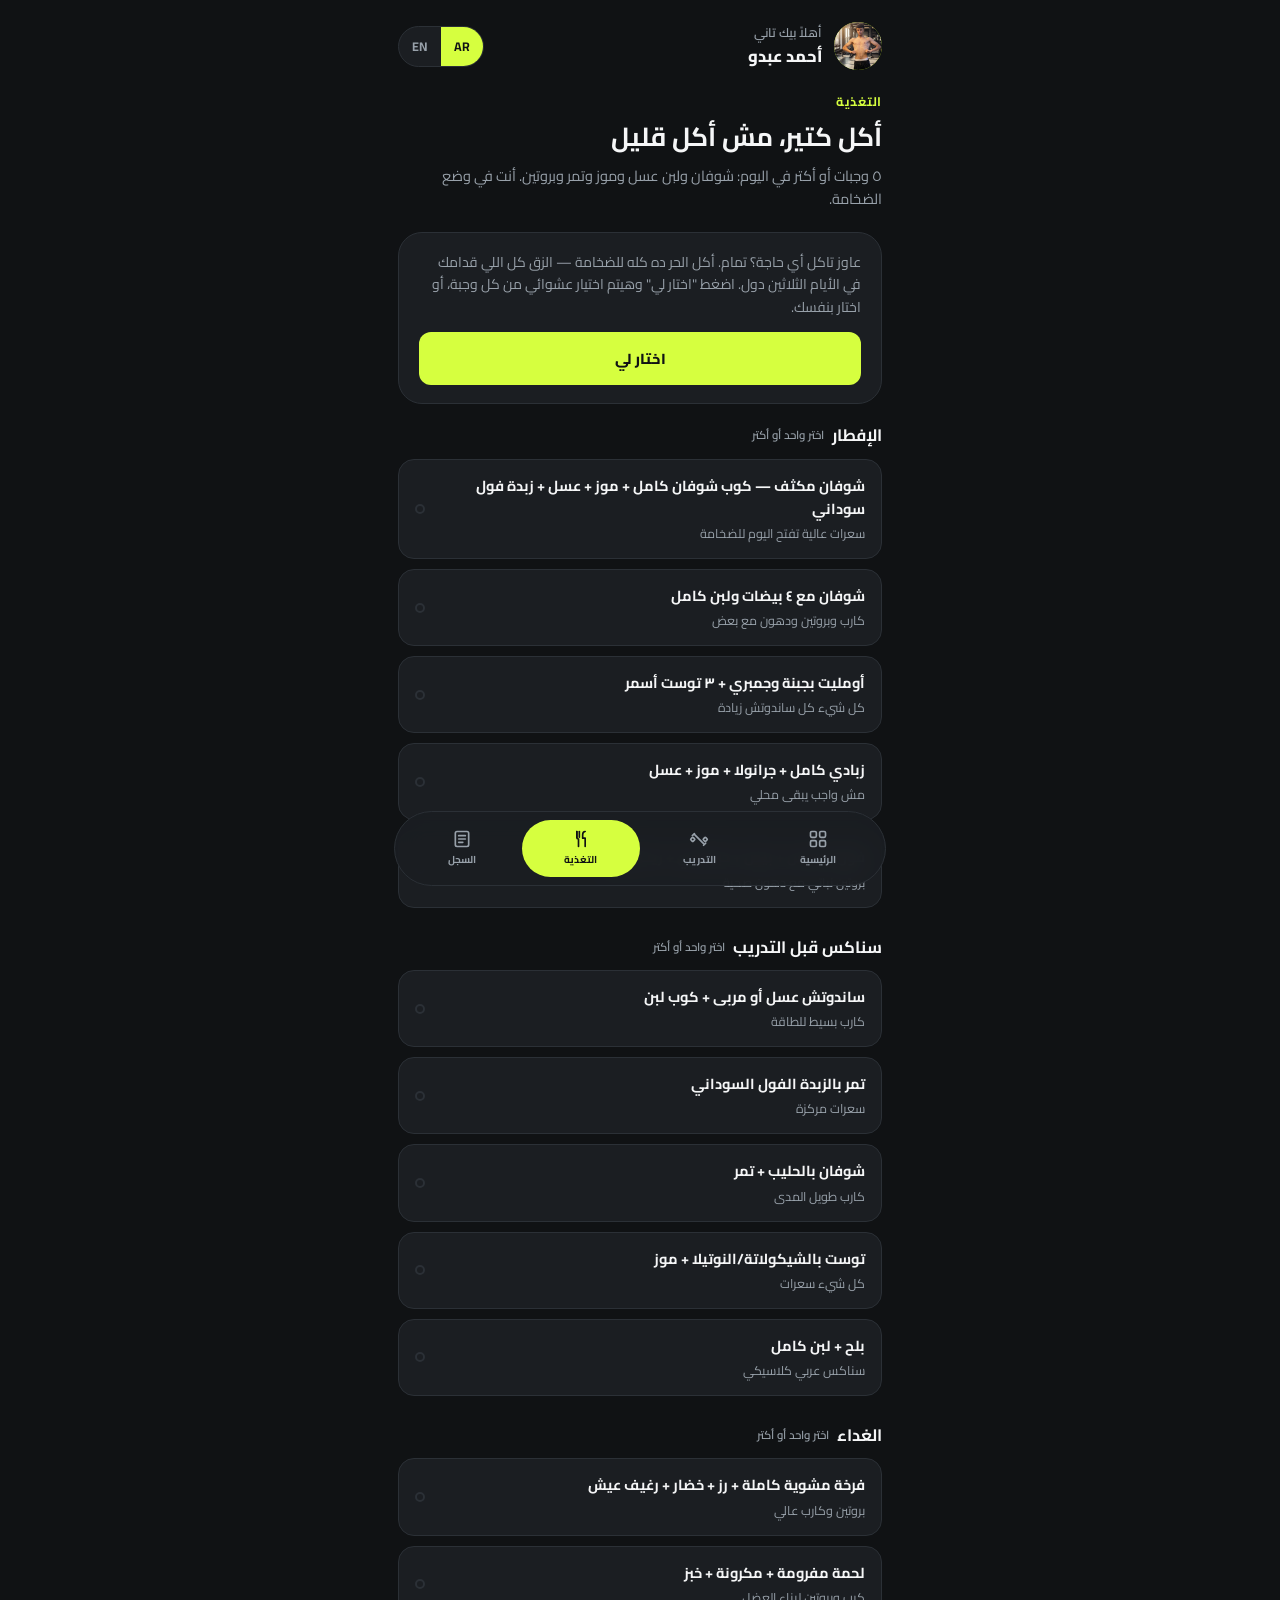
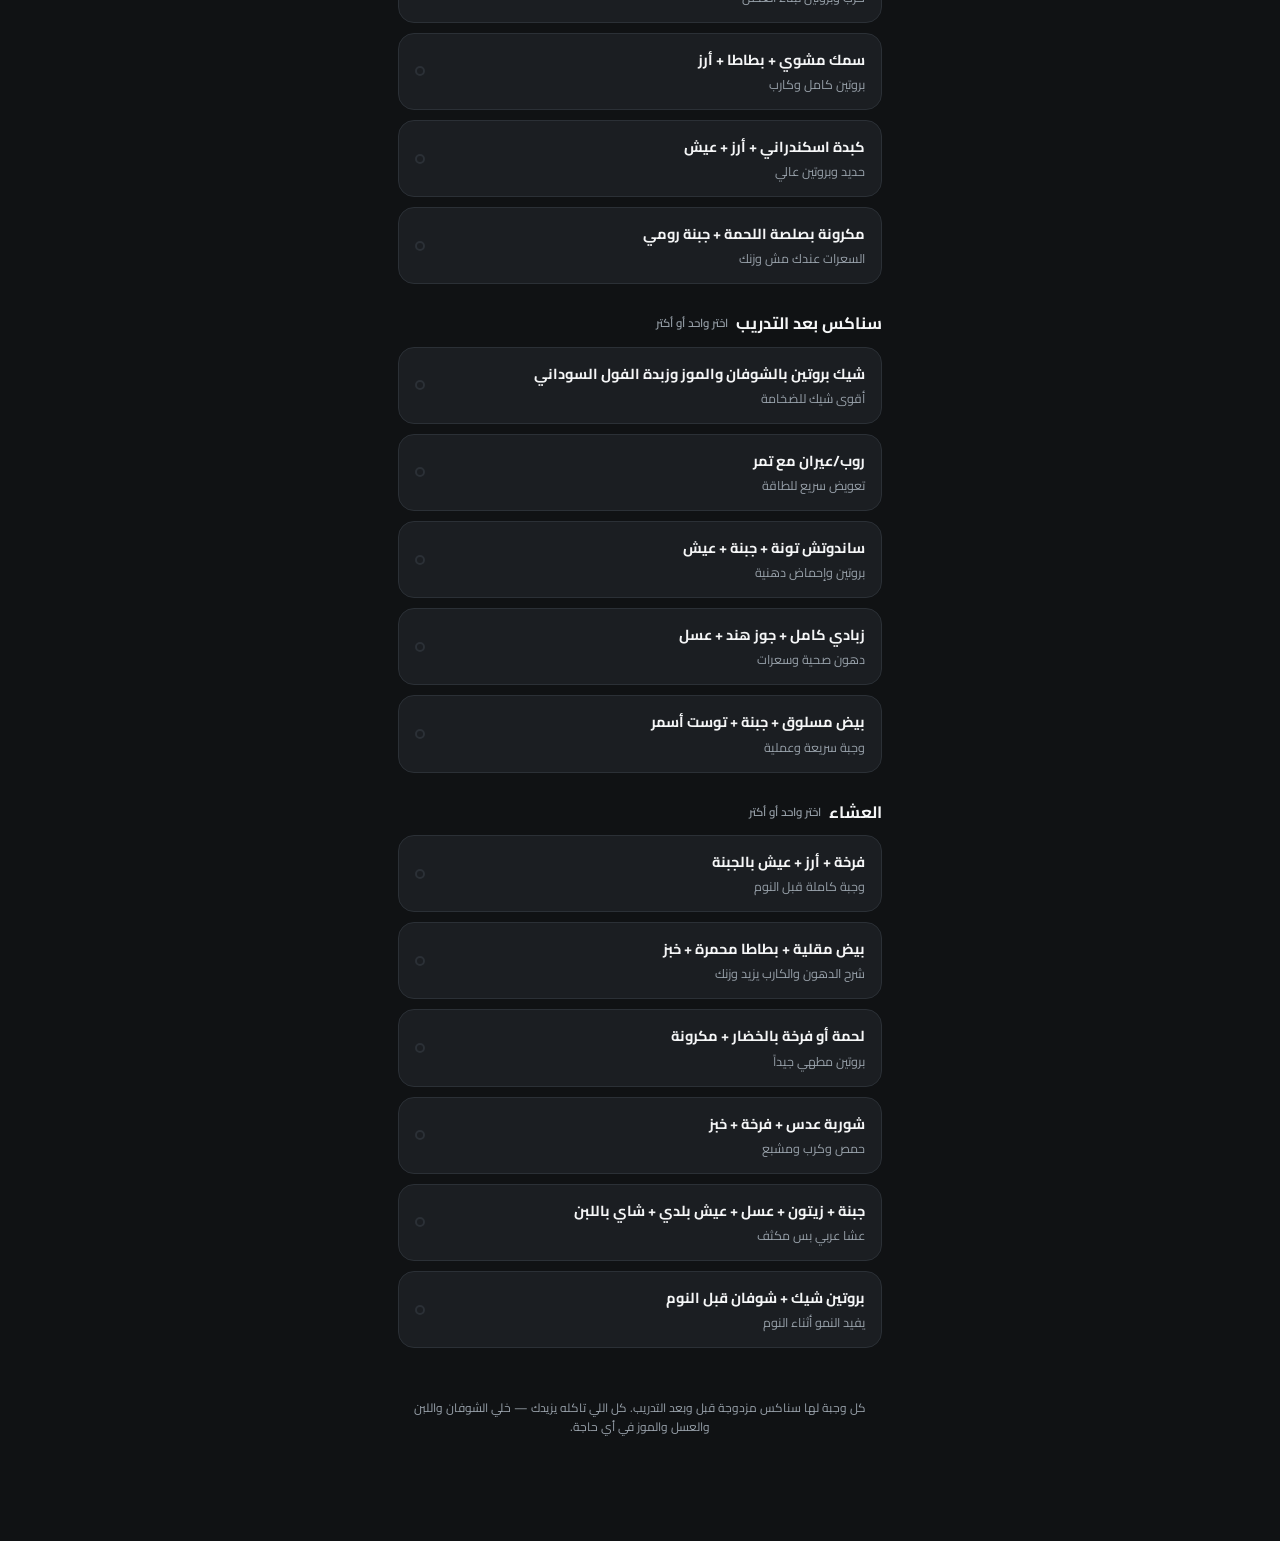
==== diet.html @ fea2fe71 "Initial commit" ====
<!DOCTYPE html>
<html lang="ar" dir="rtl">
<head>
<meta charset="UTF-8">
<meta name="viewport" content="width=device-width, initial-scale=1.0">
<title>Ahmed Abdou — Nutrition</title>
<link rel="preconnect" href="https://fonts.googleapis.com">
<link rel="preconnect" href="https://fonts.gstatic.com" crossorigin>
<link href="https://fonts.googleapis.com/css2?family=Cairo:wght@400;600;700;800&family=Inter:wght@400;500;600;700;800&display=swap" rel="stylesheet">
<link rel="stylesheet" href="style.css">
</head>
<body class="lang-ar" dir="rtl">

<div class="container">
  <header class="app-header" id="appHeader"></header>

  <div class="diet-intro">
    <p>
      <span class="i18n-ar">عاوز تاكل أي حاجة؟ تمام. أكل الحر ده كله للضخامة — الزق كل اللي قدامك في الأيام الثلاثين دول. اضغط "اختار لي" وهيتم اختيار عشوائي من كل وجبة، أو اختار بنفسك.</span>
      <span class="i18n-en">Want to eat everything? Great. This is all bulk-mode eating — shovel in whatever is in front of you over these 30 days. Hit "Pick For Me" for a random choice from each meal, or choose yourself.</span>
    </p>
    <button class="btn block" id="pickForMeBtn">
      <span class="i18n-ar">اختار لي</span><span class="i18n-en">Pick For Me</span>
    </button>
  </div>

  <div id="mealBlocks"></div>

  <footer class="page-footer">
    <span class="i18n-ar">كل وجبة لها سناكس مزدوجة قبل وبعد التدريب. كل اللي تاكله يزيدك — خلي الشوفان واللبن والعسل والموز في أي حاجة.</span>
    <span class="i18n-en">Every main meal has snack options before and after training. Everything you eat builds you — keep oats, milk, honey and banana in the mix.</span>
  </footer>
</div>

<nav class="bottom-nav" id="appNav"></nav>

<script src="app.js"></script>
<script>
renderHeader('diet', {
  eyebrow: '<span class="i18n-ar">التغذية</span><span class="i18n-en">Nutrition</span>',
  title: '<span class="i18n-ar">أكل كتير، مش أكل قليل</span><span class="i18n-en">Eat Big, Not Small</span>',
  desc: '<span class="i18n-ar">٥ وجبات أو أكتر في اليوم: شوفان ولبن عسل وموز وتمر وبروتين. أنت في وضع الضخامة.</span><span class="i18n-en">5+ meals a day: oats, milk, honey, banana, dates and protein. You are in bulk mode.</span>'
});
renderNav('diet');

const mealBlocks = document.getElementById('mealBlocks');
MEALS.forEach(meal=>{
  const block = document.createElement('div');
  block.className = 'meal-block';
  block.dataset.meal = meal.key;
  block.innerHTML = `
    <h3>
      <span class="i18n-ar">${meal.ar}</span><span class="i18n-en">${meal.en}</span>
      <span class="count i18n-ar">اختر واحد أو أكتر</span><span class="count i18n-en">Pick one or more</span>
    </h3>
    <div class="option-list">
      ${meal.options.map((o,i)=>`
        <div class="option-card" data-index="${i}">
          <div class="txt">
            <h4><span class="i18n-ar">${o.ar}</span><span class="i18n-en">${o.en}</span></h4>
            <p><span class="i18n-ar">${o.dAr}</span><span class="i18n-en">${o.dEn}</span></p>
          </div>
          <div class="dot"></div>
        </div>
      `).join('')}
    </div>
  `;
  mealBlocks.appendChild(block);
});

mealBlocks.addEventListener('click', (e)=>{
  const card = e.target.closest('.option-card');
  if(!card) return;
  card.classList.toggle('picked');
});

document.getElementById('pickForMeBtn').addEventListener('click', ()=>{
  document.querySelectorAll('.meal-block').forEach(block=>{
    const cards = [...block.querySelectorAll('.option-card')];
    cards.forEach(c=>c.classList.remove('picked'));
    const chosen = cards[Math.floor(Math.random()*cards.length)];
    chosen.classList.add('picked');
    chosen.scrollIntoView({block:'nearest', behavior:'smooth'});
  });
});
</script>
</body>
</html>
---- style.css ----
:root{
  --bg: #101214;
  --card: #1B1E22;
  --card-2: #23272C;
  --line: #2B3036;
  --text: #F5F6F7;
  --muted: #98A1AA;
  --lime: #D6FF3F;
  --lime-dim: #A9CC2E;
  --warn: #FF5C5C;
  --radius-lg: 24px;
  --radius-md: 16px;
  --radius-sm: 10px;
  --maxw: 520px;
}

*{ box-sizing:border-box; }
html{ scroll-behavior:smooth; }
body{
  margin:0;
  background:var(--bg);
  color:var(--text);
  font-family:'Cairo','Inter',sans-serif;
  line-height:1.6;
  -webkit-font-smoothing:antialiased;
  padding-bottom:96px;
}
body.lang-en{ font-family:'Inter',sans-serif; }

.i18n-en{ display:none; }
.i18n-ar{ display:inline; }
body.lang-en .i18n-ar{ display:none; }
body.lang-en .i18n-en{ display:inline; }
body.lang-en .i18n-en.block{ display:block; }
body.lang-ar .i18n-ar.block{ display:block; }

img,svg{ display:block; max-width:100%; }
a{ color:inherit; text-decoration:none; }
button{ font-family:inherit; cursor:pointer; }

.container{ max-width:var(--maxw); margin:0 auto; padding:0 18px; }

/* ---------------- Header ---------------- */
.app-header{ padding:22px 0 18px; }
.app-header .row{ display:flex; align-items:center; justify-content:space-between; gap:12px; }
.identity{ display:flex; align-items:center; gap:12px; }
.avatar{
  width:48px; height:48px; border-radius:50%; flex:none; position:relative; overflow:hidden;
  background:linear-gradient(135deg, var(--lime), var(--lime-dim));
}
.avatar .avatar-fallback{
  position:absolute; inset:0; display:flex; align-items:center; justify-content:center;
  color:#101214; font-weight:800; font-size:16px;
}
.avatar img{ position:absolute; inset:0; width:100%; height:100%; object-fit:cover; }
.identity .greet{ display:flex; flex-direction:column; }
.identity .greet .hello{ font-size:12.5px; color:var(--muted); font-weight:600; }
.identity .greet .name{ font-size:16.5px; font-weight:800; }

.lang-toggle{
  display:flex; border:1px solid var(--line); border-radius:999px; overflow:hidden; flex:none;
  background:var(--card);
}
.lang-toggle button{ background:transparent; border:none; color:var(--muted); font-size:12.5px; padding:8px 13px; font-weight:700; }
.lang-toggle button.active{ background:var(--lime); color:#101214; }

.page-title{ margin:22px 0 4px; }
.page-title .eyebrow{ color:var(--lime); font-weight:700; font-size:12.5px; letter-spacing:0.06em; text-transform:uppercase; }
body.lang-ar .page-title .eyebrow{ text-transform:none; }
.page-title h1{ font-size:26px; margin:4px 0 6px; }
.page-title p{ color:var(--muted); font-size:14.5px; margin:0; max-width:440px; }

/* ---------------- Cards ---------------- */
.card{
  background:var(--card); border:1px solid var(--line); border-radius:var(--radius-lg);
  padding:20px;
}
.stat-row{ display:grid; grid-template-columns:repeat(3,1fr); gap:10px; margin:18px 0; }

/* ---------------- Profile photo card ---------------- */
.profile-card{ display:flex; align-items:center; gap:16px; margin-bottom:18px; }

/* ---------------- Countdown ---------------- */
.countdown-card{
  background:linear-gradient(135deg, rgba(214,255,63,0.16), rgba(214,255,63,0.03));
  border-color:var(--line); text-align:center; margin-bottom:18px; padding:22px;
}
.countdown-body .cd-num{
  font-size:56px; font-weight:800; line-height:1; color:var(--lime); margin-bottom:6px;
}
.countdown-body .cd-lbl{ font-size:15px; font-weight:800; margin-bottom:6px; }
.countdown-body .cd-sub{ font-size:12.5px; color:var(--muted); font-weight:600; }
.profile-photo{
  width:88px; height:88px; border-radius:22px; flex:none; position:relative; overflow:hidden;
  background:linear-gradient(135deg, var(--lime), var(--lime-dim));
}
.profile-photo .fallback{
  position:absolute; inset:0; display:flex; align-items:center; justify-content:center;
  color:#101214; font-weight:800; font-size:26px;
}
.profile-photo img{ position:absolute; inset:0; width:100%; height:100%; object-fit:cover; }
.profile-info .name{ font-size:18px; font-weight:800; margin-bottom:6px; }
.profile-info .goal-chip{
  display:inline-flex; align-items:center; gap:6px; font-size:12.5px; font-weight:700;
  color:var(--lime); background:rgba(214,255,63,0.12); padding:6px 12px; border-radius:999px;
}

/* ---------------- Day picker ---------------- */
.day-picker{ display:flex; gap:8px; overflow-x:auto; padding:2px 2px 8px; }
.day-pill{
  flex:none; width:42px; height:42px; border-radius:12px; background:var(--card-2);
  border:1px solid var(--line); color:var(--muted); font-weight:800; font-size:15px;
  display:flex; align-items:center; justify-content:center;
}
.day-pill.active{ background:var(--lime); color:#101214; border-color:var(--lime); }
.stat-card{
  background:var(--card); border:1px solid var(--line); border-radius:var(--radius-md);
  padding:16px 10px; text-align:center; display:flex; flex-direction:column; align-items:center; gap:8px;
}
.stat-card .icon{
  width:34px; height:34px; border-radius:10px; background:var(--card-2);
  display:flex; align-items:center; justify-content:center; color:var(--lime);
}
.stat-card .val{ font-size:17px; font-weight:800; }
.stat-card .lbl{ font-size:11px; color:var(--muted); font-weight:700; letter-spacing:0.02em; }
body.lang-ar .stat-card .lbl{ letter-spacing:0; }

.section-card{ margin:16px 0; }
.section-card .head{ display:flex; align-items:center; justify-content:space-between; margin-bottom:14px; }
.section-card .head h3{ margin:0; font-size:16px; }
.section-card .head .sub{ font-size:12px; color:var(--muted); font-weight:700; }

/* Progress overview */
.progress-grid{ display:flex; flex-direction:column; gap:18px; }
.prog-item{ display:flex; flex-direction:column; gap:8px; }
.prog-val{ font-size:22px; font-weight:800; color:var(--lime); }
.prog-lbl{ font-size:13px; color:var(--muted); font-weight:600; }
.bar-track{ height:10px; border-radius:999px; background:var(--card-2); overflow:hidden; }
.bar-fill{ height:100%; border-radius:999px; background:var(--lime); transition:width .5s ease; }

/* weekly bar chart */
.bar-chart{ display:flex; align-items:flex-end; justify-content:space-between; gap:6px; height:90px; margin-top:6px; }
.bar-chart .bar-wrap{ display:flex; flex-direction:column; align-items:center; gap:8px; flex:1; height:100%; justify-content:flex-end; }
.bar-chart .bar{ width:100%; max-width:22px; border-radius:6px; background:var(--card-2); transition:height .4s; }
.bar-chart .bar.done{ background:var(--lime); }
.bar-chart .day-lbl{ font-size:10.5px; color:var(--muted); font-weight:700; }

/* plan / feature card with illustration */
.plan-card{
  border-radius:var(--radius-lg); overflow:hidden; position:relative; min-height:150px;
  display:flex; align-items:flex-end; border:1px solid var(--line);
  background:
    linear-gradient(0deg, rgba(16,18,20,0.92) 10%, rgba(16,18,20,0.35) 65%, rgba(16,18,20,0.1)),
    linear-gradient(135deg, #23422a, #1a2a1c);
}
.plan-card .illo{ position:absolute; inset-inline-end:6px; top:6px; opacity:0.5; color:var(--lime); }
.plan-card .content{ position:relative; padding:18px 20px; }
.plan-card .content .tag{ font-size:11.5px; font-weight:700; color:var(--lime); margin-bottom:6px; text-transform:uppercase; letter-spacing:0.04em; }
body.lang-ar .plan-card .content .tag{ text-transform:none; }
.plan-card .content h4{ margin:0 0 4px; font-size:19px; }
.plan-card .content .meta{ font-size:12.5px; color:var(--muted); font-weight:600; }

/* ---------------- Bottom Nav ---------------- */
.bottom-nav{
  position:fixed; bottom:14px; inset-inline:14px; z-index:60; max-width:calc(var(--maxw) - 28px); margin:0 auto;
}
.bottom-nav .bar{
  display:flex; justify-content:space-between; align-items:center;
  background:rgba(27,30,34,0.92); backdrop-filter:blur(14px);
  border:1px solid var(--line); border-radius:999px; padding:8px;
}
.bottom-nav a{
  flex:1; display:flex; flex-direction:column; align-items:center; gap:3px;
  padding:9px 4px; border-radius:999px; color:var(--muted); font-size:10px; font-weight:700;
}
.bottom-nav a svg{ width:20px; height:20px; }
.bottom-nav a.active{ background:var(--lime); color:#101214; }

/* ---------------- Buttons ---------------- */
.btn{
  border:none; border-radius:12px; padding:13px 20px; font-weight:800; font-size:14.5px;
  background:var(--lime); color:#101214; transition:transform .12s, filter .12s;
}
.btn:hover{ filter:brightness(1.08); transform:translateY(-1px); }
.btn.block{ width:100%; }
.btn.secondary{ background:var(--card-2); color:var(--text); border:1px solid var(--line); }
.btn.warn-outline{ background:transparent; color:var(--warn); border:1px solid rgba(255,92,92,0.4); }
.btn:disabled{ cursor:not-allowed; }
.btn.logged{ background:var(--card-2); color:var(--lime); border:1px solid var(--lime-dim); }
.btn.logged:hover{ filter:none; transform:none; }
.record-hint{ margin:0; color:var(--muted); font-size:13px; line-height:1.6; }

/* ---------------- Workout exercise cards ---------------- */
.ex-grid{ display:grid; grid-template-columns:repeat(2,1fr); gap:12px; }
.ex-card{
  background:var(--card); border:1px solid var(--line); border-radius:var(--radius-md);
  overflow:hidden; display:flex; flex-direction:column; transition:transform .14s, border-color .14s;
}
.ex-card:hover{ transform:translateY(-2px); border-color:var(--lime-dim); }
.ex-media{
  aspect-ratio:1/1; background:radial-gradient(circle at 35% 30%, var(--card-2), var(--card));
  display:flex; align-items:center; justify-content:center; padding:12px;
}
.ex-media img{ width:100%; height:100%; object-fit:contain; }
.ex-body{ padding:12px 14px 14px; display:flex; flex-direction:column; gap:5px; flex:1; }
.ex-name{ margin:0; font-size:14.5px; font-weight:800; line-height:1.3; }
.ex-sets{
  margin-top:auto; font-size:18px; font-weight:800; color:var(--lime);
  background:rgba(214,255,63,0.1); border-radius:var(--radius-sm);
  padding:6px 10px; text-align:center; letter-spacing:0.02em;
}
@media (max-width:400px){
  .ex-grid{ grid-template-columns:1fr; }
}

/* ---------------- Workout day cards ---------------- */
.day-list{ display:flex; flex-direction:column; gap:12px; }
.day-card{
  background:var(--card); border:1px solid var(--line); border-radius:var(--radius-md);
  padding:16px 18px; display:flex; align-items:center; gap:14px;
}
.day-card .num{
  width:40px; height:40px; border-radius:12px; background:var(--card-2); color:var(--lime);
  display:flex; align-items:center; justify-content:center; font-weight:800; font-size:14px; flex:none;
}
.day-card .info{ flex:1; }
.day-card .info h4{ margin:0 0 4px; font-size:15.5px; }
.day-card .info .ex{ font-size:12.5px; color:var(--muted); }
.day-card.today{ border-color:var(--lime); }
.cardio-chip{
  font-size:11px; font-weight:700; color:var(--lime); background:rgba(214,255,63,0.12);
  padding:5px 10px; border-radius:999px; white-space:nowrap; flex:none;
}
.day-card .illo{
  width:44px; height:44px; border-radius:12px; background:var(--card-2);
  display:flex; align-items:center; justify-content:center; color:var(--lime); flex:none;
}
.day-card .illo svg{ width:26px; height:26px; }
.rest-card{
  background:var(--card-2); border:1px dashed var(--line); border-radius:var(--radius-md);
  padding:16px 18px; text-align:center; color:var(--muted); font-size:14px; font-weight:600;
}

/* ---------------- Diet ---------------- */
.diet-intro{
  background:var(--card); border:1px solid var(--line); border-radius:var(--radius-lg);
  padding:18px 20px; margin-bottom:18px;
}
.diet-intro p{ margin:0 0 14px; color:var(--muted); font-size:14px; }
.meal-block{ margin-bottom:26px; }
.meal-block h3{ font-size:16.5px; margin-bottom:10px; display:flex; align-items:center; gap:8px; }
.meal-block .count{ font-size:11.5px; color:var(--muted); font-weight:600; }
.option-list{ display:flex; flex-direction:column; gap:10px; }
.option-card{
  background:var(--card); border:1px solid var(--line); border-radius:var(--radius-md); padding:14px 16px;
  display:flex; justify-content:space-between; align-items:center; gap:10px;
  transition:border-color .4s, box-shadow .4s;
}
.option-card .txt h4{ margin:0 0 4px; font-size:14.5px; }
.option-card .txt p{ margin:0; color:var(--muted); font-size:12.5px; }
.option-card .dot{ width:10px; height:10px; border-radius:50%; border:2px solid var(--line); flex:none; }
.option-card.picked{ border-color:var(--lime); box-shadow:0 0 0 1px var(--lime); }
.option-card.picked .dot{ background:var(--lime); border-color:var(--lime); }

/* ---------------- Motivation ---------------- */
.quote-card{
  background:linear-gradient(135deg, rgba(214,255,63,0.14), rgba(214,255,63,0.02));
  border:1px solid var(--line); border-radius:var(--radius-lg); padding:24px; margin-bottom:20px;
}
.quote-card .eyebrow{ color:var(--lime); font-weight:700; font-size:12px; text-transform:uppercase; letter-spacing:0.06em; }
body.lang-ar .quote-card .eyebrow{ text-transform:none; }
.quote-card p{ font-size:19px; font-weight:800; margin:10px 0 0; }
.mot-toggle{ display:flex; border:1px solid var(--line); border-radius:999px; overflow:hidden; margin-bottom:18px; background:var(--card); }
.mot-toggle button{ flex:1; background:transparent; border:none; color:var(--muted); padding:11px; font-weight:700; font-size:13.5px; }
.mot-toggle button.active{ background:var(--lime); color:#101214; }
.mot-list{ display:flex; flex-direction:column; gap:10px; }
.mot-item{ background:var(--card); border:1px solid var(--line); border-radius:var(--radius-md); padding:14px 16px; font-size:14px; }
.mot-item::before{ content:"—  "; color:var(--lime); font-weight:800; }

/* ---------------- Log form ---------------- */
.field{ margin-bottom:16px; }
.field label{ display:block; font-size:13px; font-weight:700; margin-bottom:8px; color:var(--muted); }
.field input[type="date"], .field input[type="text"], .field select, .field textarea{
  width:100%; background:var(--card-2); border:1px solid var(--line); color:var(--text);
  border-radius:var(--radius-sm); padding:11px 12px; font-family:inherit; font-size:14px;
}
.field textarea{ resize:vertical; min-height:70px; }
.radio-row{ display:flex; gap:8px; }
.radio-row label{
  flex:1; display:flex; align-items:center; justify-content:center; gap:7px;
  background:var(--card-2); border:1px solid var(--line); border-radius:var(--radius-sm);
  padding:10px; font-size:13.5px; font-weight:600; color:var(--muted); cursor:pointer; margin:0;
}
.radio-row input{ accent-color:var(--lime); }
.check-list{ display:flex; flex-wrap:wrap; gap:8px; }
.check-list label{
  display:flex; align-items:center; gap:7px; background:var(--card-2); border:1px solid var(--line);
  border-radius:999px; padding:8px 13px; font-size:13px; margin:0; cursor:pointer;
}
.conditional{ display:none; margin-top:9px; }
.conditional.show{ display:block; }

.history{ display:flex; flex-direction:column; gap:10px; margin-top:20px; }
.form-status{
  margin-top:12px; padding:12px 14px; border-radius:var(--radius-sm); font-size:13.5px; font-weight:700; display:none;
}
.form-status.show{ display:block; }
.form-status.ok{ background:rgba(214,255,63,0.14); color:var(--lime); }
.form-status.err{ background:rgba(255,92,92,0.14); color:var(--warn); }
.history-empty{ color:var(--muted); font-size:14px; background:var(--card); border:1px dashed var(--line); border-radius:var(--radius-md); padding:22px; text-align:center; }
.log-entry{ background:var(--card); border:1px solid var(--line); border-radius:var(--radius-md); padding:14px 16px; position:relative; }
.log-entry .row1{ display:flex; justify-content:space-between; align-items:center; margin-bottom:8px; }
.log-entry .date{ font-weight:800; font-size:14px; }
.badge{ font-size:11px; font-weight:700; padding:4px 9px; border-radius:999px; }
.badge.ok{ background:rgba(214,255,63,0.16); color:var(--lime); }
.badge.no{ background:rgba(255,92,92,0.14); color:var(--warn); }
.log-entry .meta{ display:flex; gap:7px; flex-wrap:wrap; margin-bottom:7px; }
.log-entry .note{ color:var(--muted); font-size:13px; margin-top:3px; }
.del-btn{ position:absolute; inset-inline-end:12px; top:12px; background:transparent; border:none; color:var(--muted); font-size:12px; font-weight:700; }
.del-btn:hover{ color:var(--warn); }

footer.page-footer{ text-align:center; color:var(--muted); font-size:12px; padding:24px 0 8px; }

@media (prefers-reduced-motion: reduce){
  *{ animation:none !important; transition:none !important; scroll-behavior:auto !important; }
}
:focus-visible{ outline:2px solid var(--lime); outline-offset:2px; }
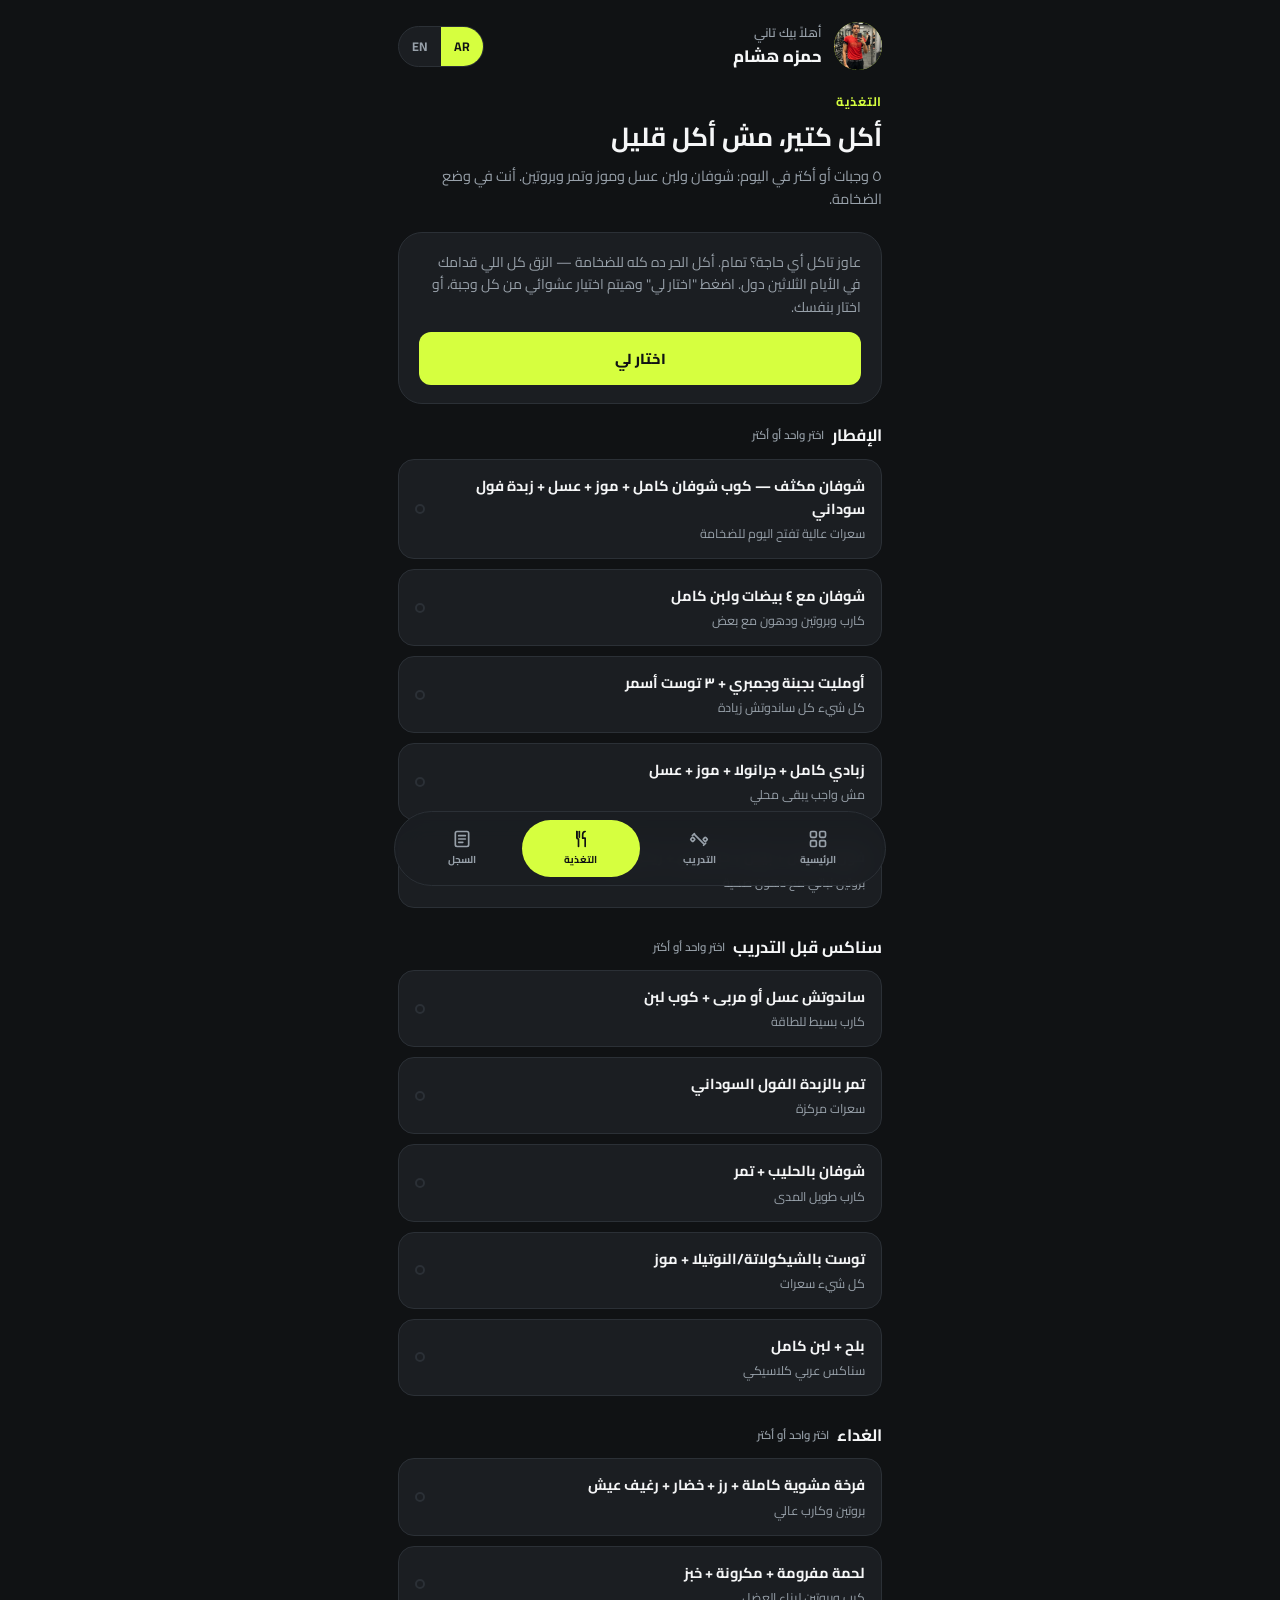
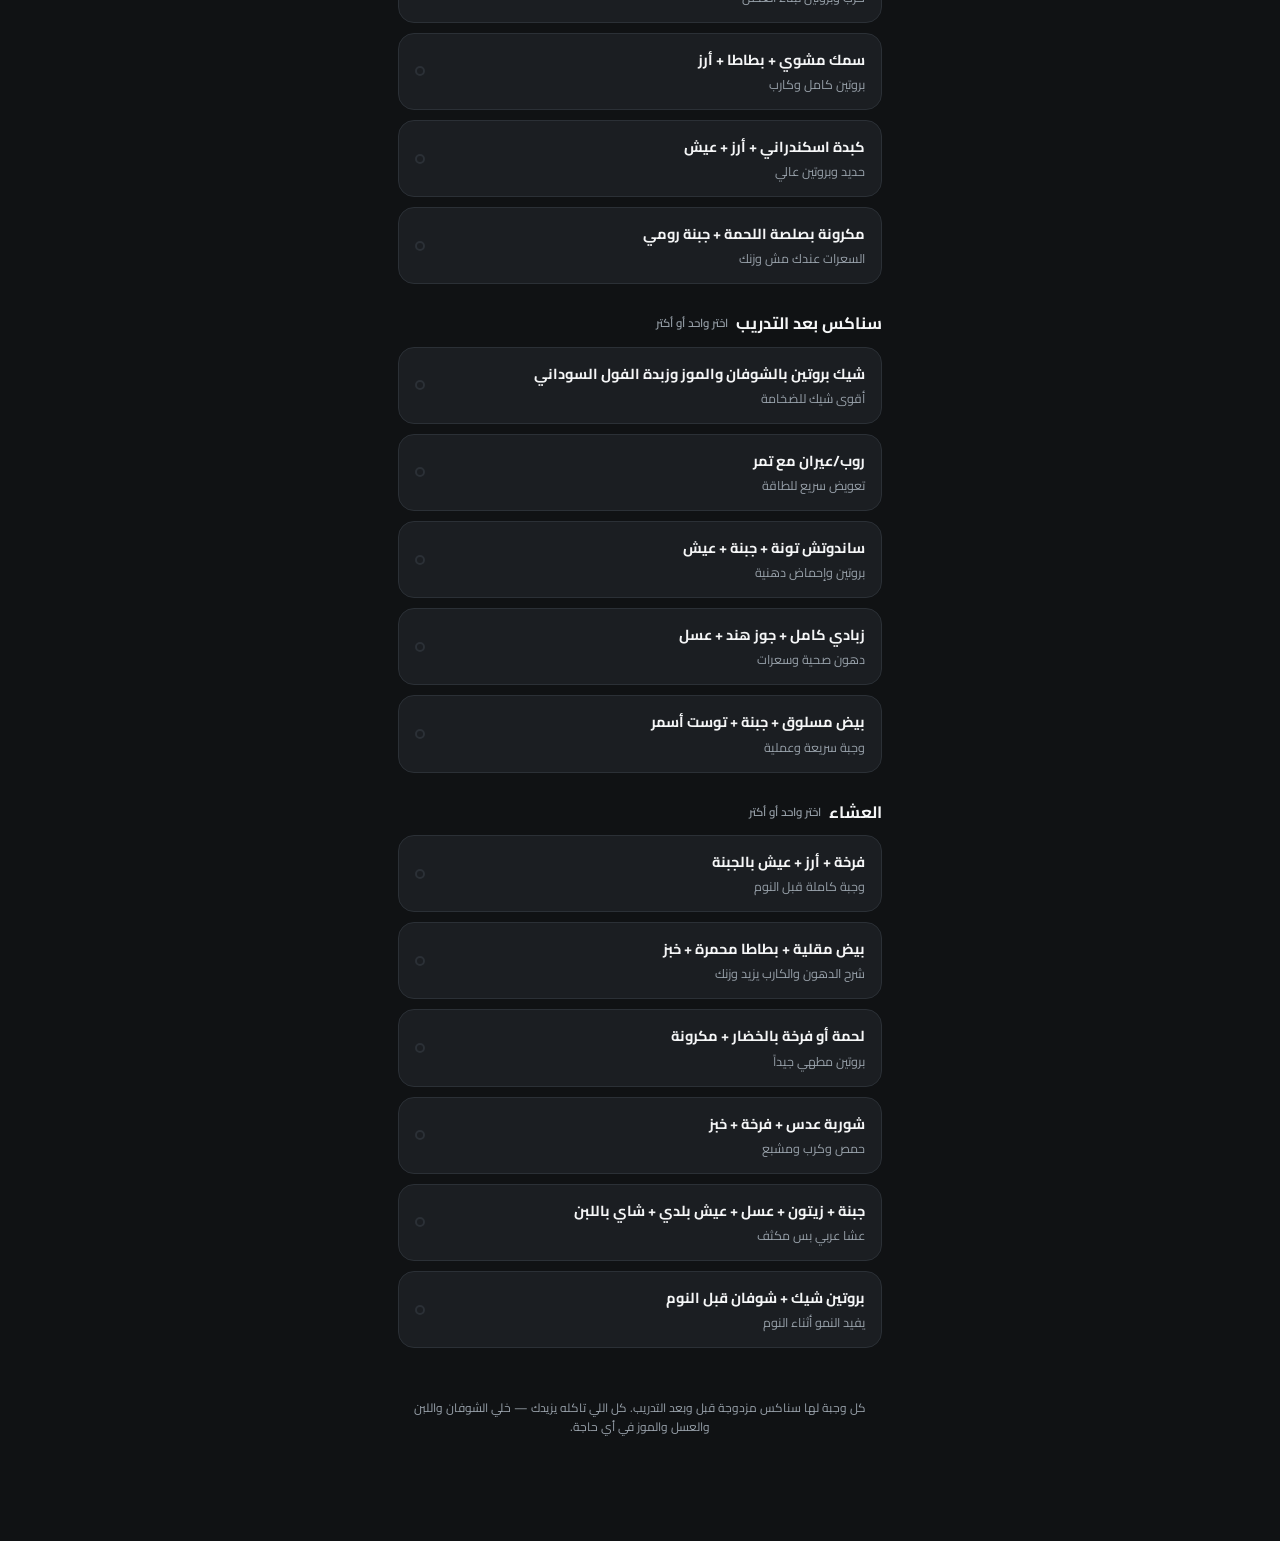
==== commit 745f09d0: "Update project" ====
--- a/diet.html
+++ b/diet.html
@@ -3,7 +3,7 @@
 <head>
 <meta charset="UTF-8">
 <meta name="viewport" content="width=device-width, initial-scale=1.0">
-<title>Ahmed Abdou — Nutrition</title>
+<title>Hamza Hisham — Nutrition</title>
 <link rel="preconnect" href="https://fonts.googleapis.com">
 <link rel="preconnect" href="https://fonts.gstatic.com" crossorigin>
 <link href="https://fonts.googleapis.com/css2?family=Cairo:wght@400;600;700;800&family=Inter:wght@400;500;600;700;800&display=swap" rel="stylesheet">
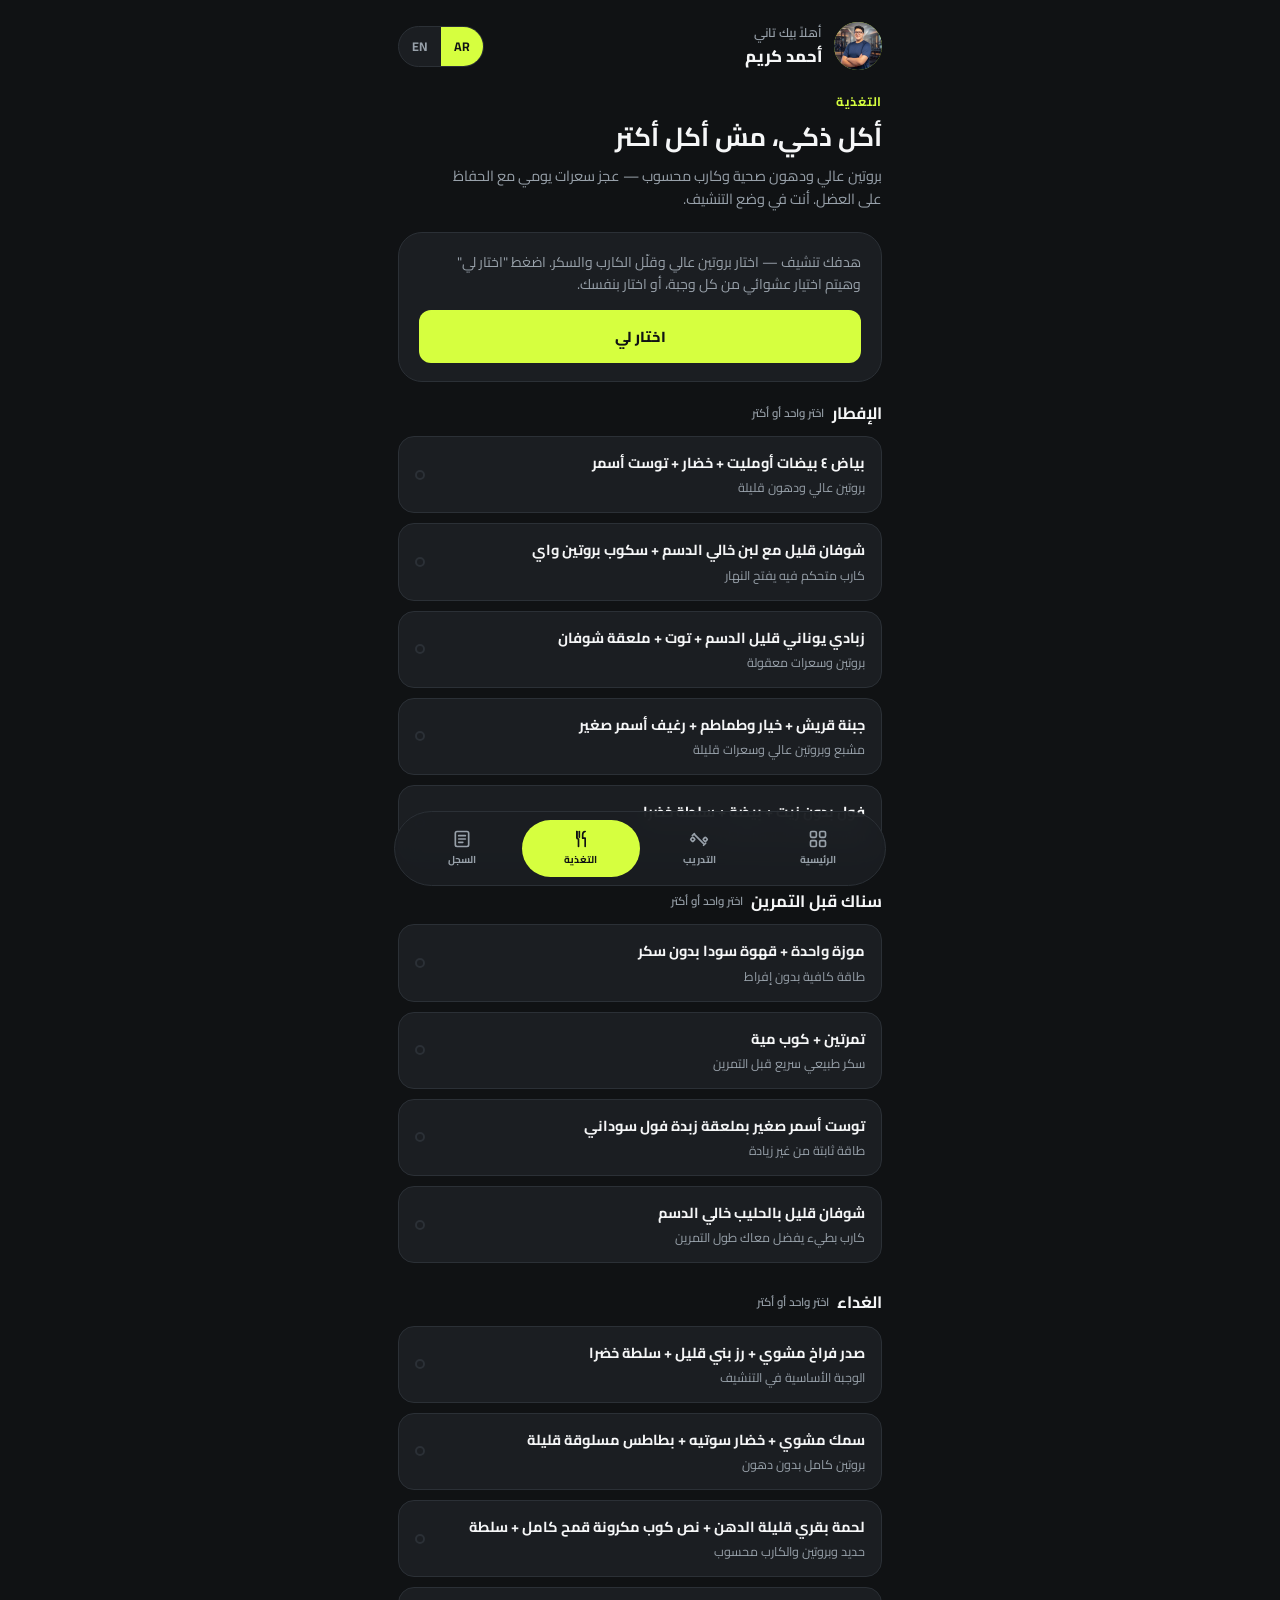
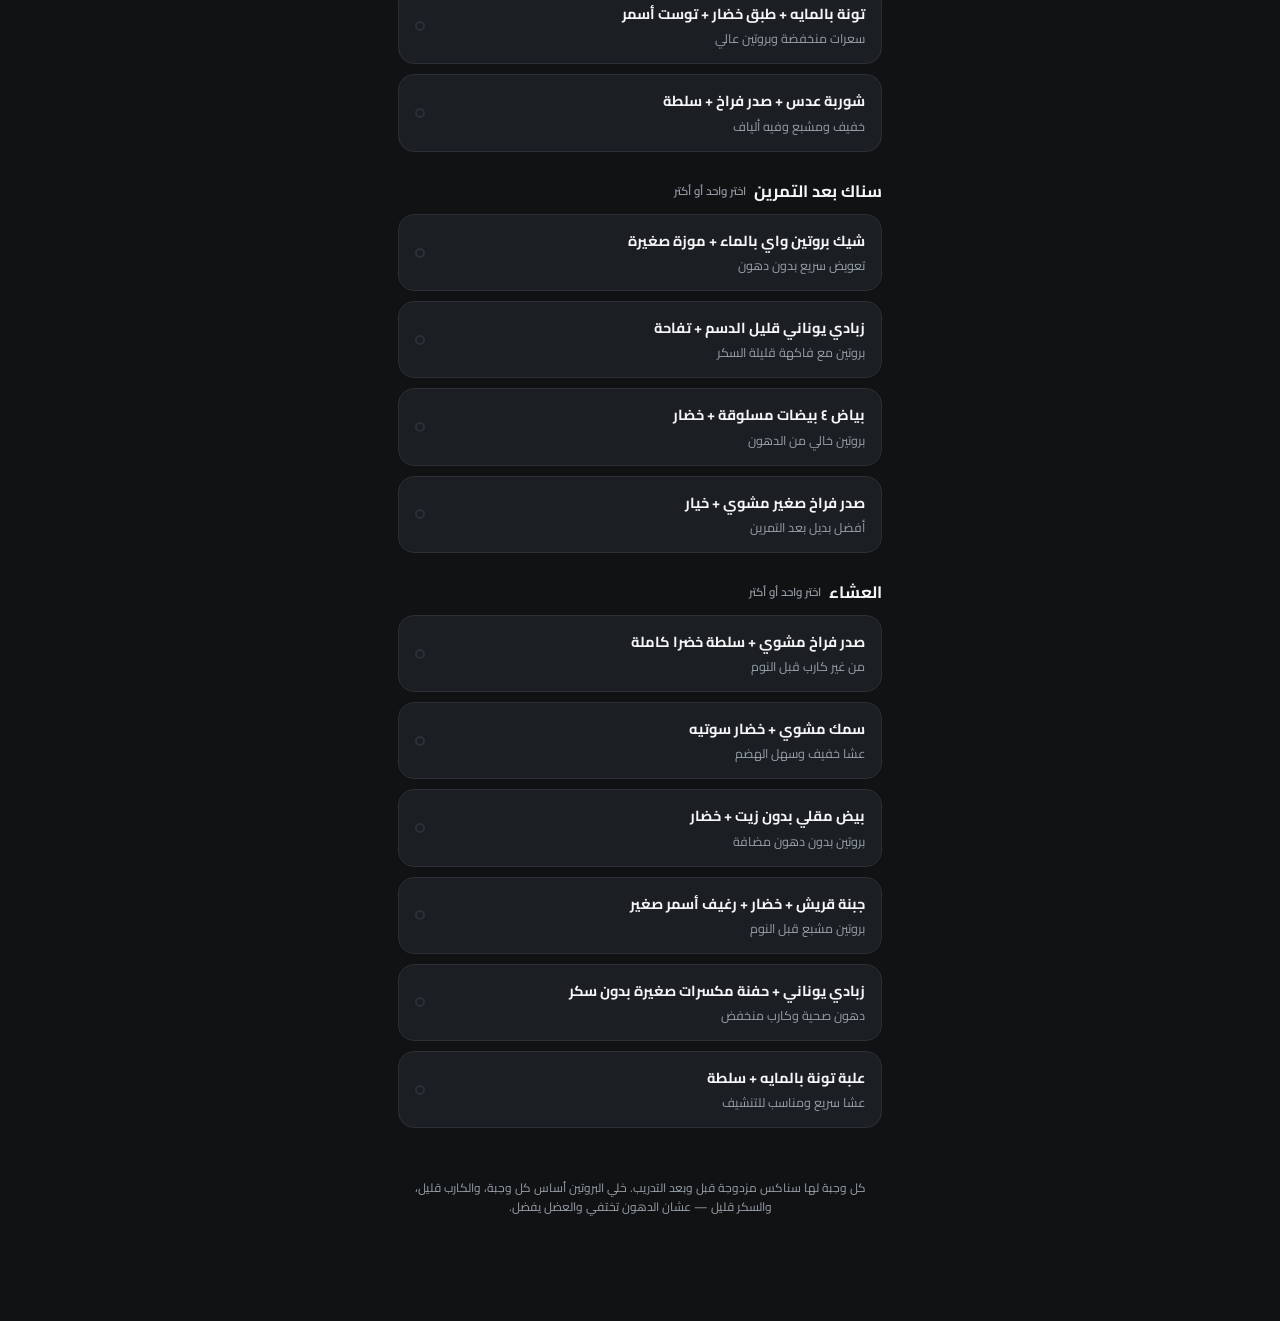
==== commit 497e456b: "Update project" ====
--- a/diet.html
+++ b/diet.html
@@ -3,7 +3,7 @@
 <head>
 <meta charset="UTF-8">
 <meta name="viewport" content="width=device-width, initial-scale=1.0">
-<title>Hamza Hisham — Nutrition</title>
+<title>Ahmed Karim — Nutrition</title>
 <link rel="preconnect" href="https://fonts.googleapis.com">
 <link rel="preconnect" href="https://fonts.gstatic.com" crossorigin>
 <link href="https://fonts.googleapis.com/css2?family=Cairo:wght@400;600;700;800&family=Inter:wght@400;500;600;700;800&display=swap" rel="stylesheet">
@@ -16,8 +16,8 @@
 
   <div class="diet-intro">
     <p>
-      <span class="i18n-ar">عاوز تاكل أي حاجة؟ تمام. أكل الحر ده كله للضخامة — الزق كل اللي قدامك في الأيام الثلاثين دول. اضغط "اختار لي" وهيتم اختيار عشوائي من كل وجبة، أو اختار بنفسك.</span>
-      <span class="i18n-en">Want to eat everything? Great. This is all bulk-mode eating — shovel in whatever is in front of you over these 30 days. Hit "Pick For Me" for a random choice from each meal, or choose yourself.</span>
+      <span class="i18n-ar">هدفك تنشيف — اختار بروتين عالي وقلّل الكارب والسكر. اضغط "اختار لي" وهيتم اختيار عشوائي من كل وجبة، أو اختار بنفسك.</span>
+      <span class="i18n-en">You are cutting — pick high protein, cut the carbs and sugar. Hit "Pick For Me" for a random choice from each meal, or choose yourself.</span>
     </p>
     <button class="btn block" id="pickForMeBtn">
       <span class="i18n-ar">اختار لي</span><span class="i18n-en">Pick For Me</span>
@@ -27,8 +27,8 @@
   <div id="mealBlocks"></div>
 
   <footer class="page-footer">
-    <span class="i18n-ar">كل وجبة لها سناكس مزدوجة قبل وبعد التدريب. كل اللي تاكله يزيدك — خلي الشوفان واللبن والعسل والموز في أي حاجة.</span>
-    <span class="i18n-en">Every main meal has snack options before and after training. Everything you eat builds you — keep oats, milk, honey and banana in the mix.</span>
+    <span class="i18n-ar">كل وجبة لها سناكس مزدوجة قبل وبعد التدريب. خلي البروتين أساس كل وجبة، والكارب قليل، والسكر قليل — عشان الدهون تختفي والعضل يفضل.</span>
+    <span class="i18n-en">Every main meal has snack options before and after training. Keep protein as the base of every meal, carbs low, sugar low — so the fat goes and the muscle stays.</span>
   </footer>
 </div>
 
@@ -38,8 +38,8 @@
 <script>
 renderHeader('diet', {
   eyebrow: '<span class="i18n-ar">التغذية</span><span class="i18n-en">Nutrition</span>',
-  title: '<span class="i18n-ar">أكل كتير، مش أكل قليل</span><span class="i18n-en">Eat Big, Not Small</span>',
-  desc: '<span class="i18n-ar">٥ وجبات أو أكتر في اليوم: شوفان ولبن عسل وموز وتمر وبروتين. أنت في وضع الضخامة.</span><span class="i18n-en">5+ meals a day: oats, milk, honey, banana, dates and protein. You are in bulk mode.</span>'
+  title: '<span class="i18n-ar">أكل ذكي، مش أكل أكتر</span><span class="i18n-en">Eat Smart, Not More</span>',
+  desc: '<span class="i18n-ar">بروتين عالي ودهون صحية وكارب محسوب — عجز سعرات يومي مع الحفاظ على العضل. أنت في وضع التنشيف.</span><span class="i18n-en">High protein, healthy fats, measured carbs — a daily deficit while keeping muscle. You are in cut mode.</span>'
 });
 renderNav('diet');
 
